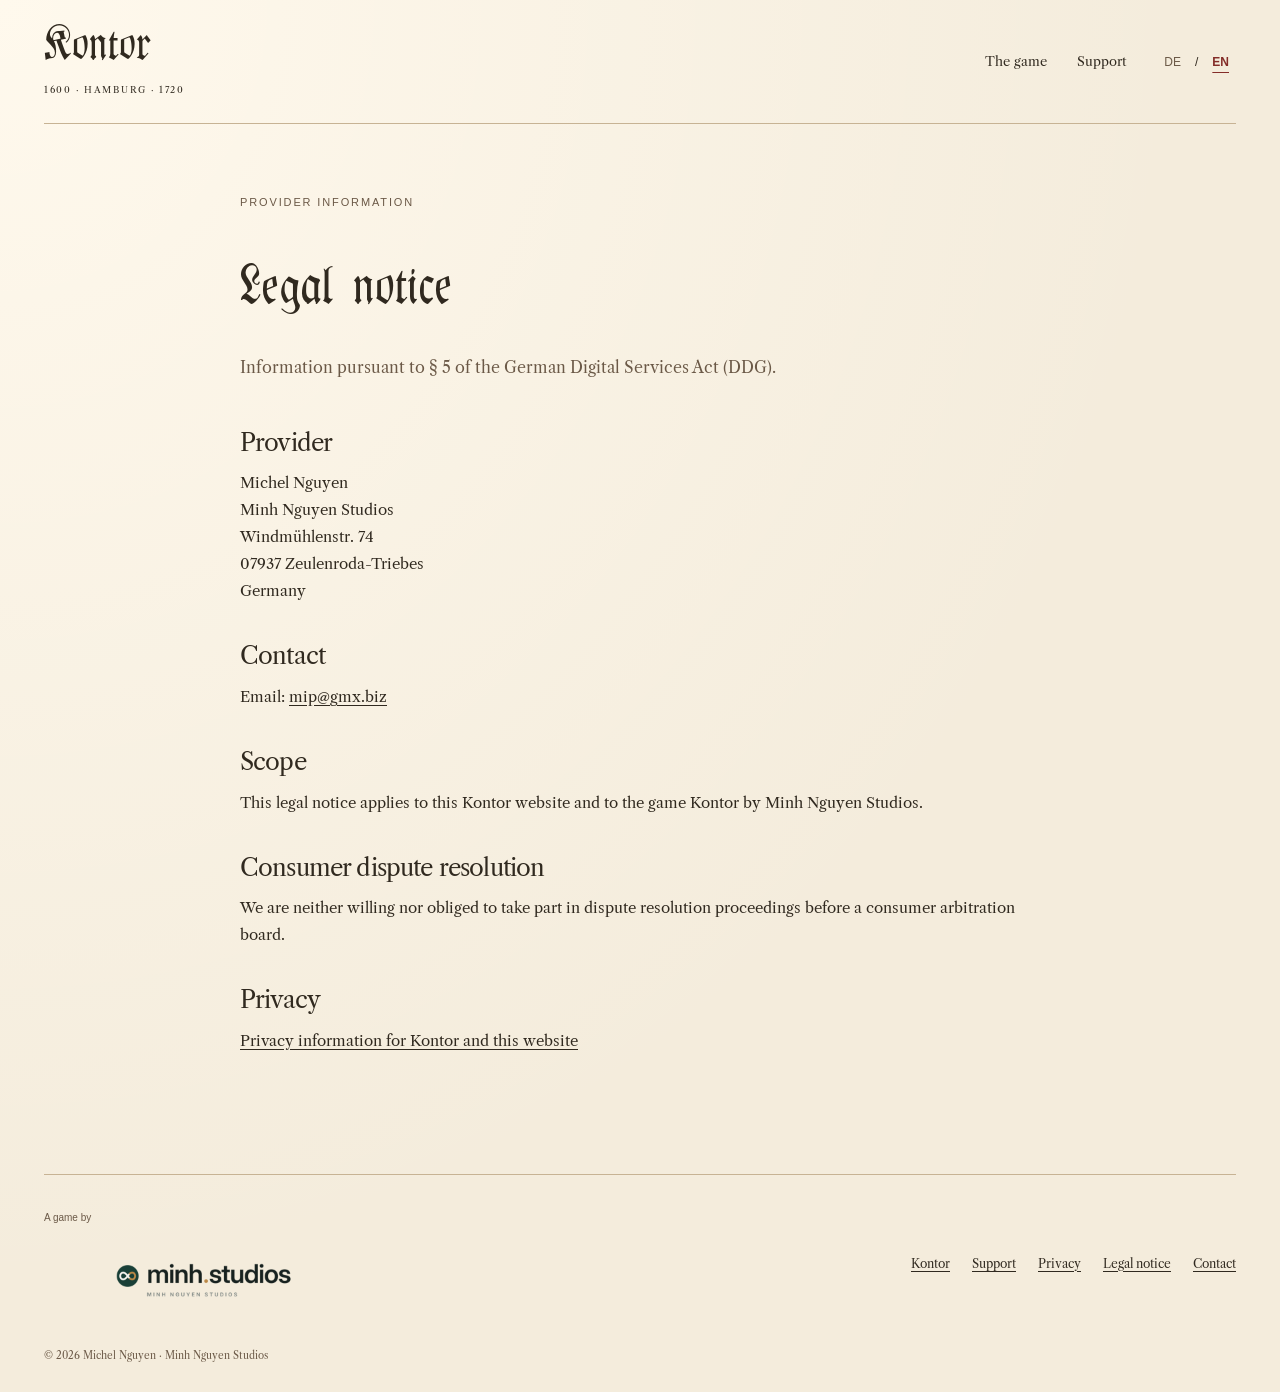
==== imprint.html @ 53658a90 "Ergänze Impressum und echte deutsche und englische Gameplay-Previews" ====
<!doctype html>
<html lang="de"><head><meta charset="utf-8"><meta name="viewport" content="width=device-width, initial-scale=1">
<title>Impressum · Kontor</title><meta name="description" content="Anbieterkennzeichnung und Kontakt für die Kontor-Website.">
<meta name="theme-color" content="#f4ecdc"><link rel="canonical" href="https://pinkysworld.github.io/Kontor/imprint.html">
<meta property="og:title" content="Kontor – Assekuradeur"><meta property="og:description" content="Hamburg, 1600. Dein Siegel. Dein Risiko."><meta property="og:type" content="website"><meta property="og:image" content="https://pinkysworld.github.io/Kontor/assets/kontor-illustration.png">
<link rel="icon" href="assets/seal.svg" type="image/svg+xml"><link rel="stylesheet" href="style.css"><script src="lang.js"></script></head><body>
<a class="skip" href="#main"><span data-lang="de" lang="de">Zum Inhalt</span><span data-lang="en" lang="en">Skip to content</span></a>
<header class="site-header wrap"><a class="wordmark" href="./" aria-label="Kontor">Kontor<span class="brand-sub">1600 · HAMBURG · 1720</span></a>
<nav aria-label="Hauptnavigation" data-nav-label><a href="./#spiel"><span data-lang="de" lang="de">Das Spiel</span><span data-lang="en" lang="en">The game</span></a><a href="support.html">Support</a><div class="languages" role="group" aria-label="Language"><button type="button" data-set-lang="de" aria-pressed="true">DE</button><span aria-hidden="true">/</span><button type="button" data-set-lang="en" aria-pressed="false">EN</button></div></nav></header><main id="main" class="document wrap"><p class="eyebrow"><span data-lang="de" lang="de">Anbieterkennzeichnung</span><span data-lang="en" lang="en">Provider information</span></p><h1><span data-lang="de" lang="de">Impressum</span><span data-lang="en" lang="en">Legal notice</span></h1><p><span data-lang="de" lang="de">Angaben gemäß § 5 Digitale-Dienste-Gesetz (DDG).</span><span data-lang="en" lang="en">Information pursuant to § 5 of the German Digital Services Act (DDG).</span></p>
<section><h2><span data-lang="de" lang="de">Anbieter</span><span data-lang="en" lang="en">Provider</span></h2><p>Michel Nguyen<br>Minh Nguyen Studios<br>Windmühlenstr. 74<br>07937 Zeulenroda-Triebes<br><span data-lang="de" lang="de">Deutschland</span><span data-lang="en" lang="en">Germany</span></p></section>
<section><h2><span data-lang="de" lang="de">Kontakt</span><span data-lang="en" lang="en">Contact</span></h2><p><span data-lang="de" lang="de">E-Mail:</span><span data-lang="en" lang="en">Email:</span> <a href="mailto:mip@gmx.biz">mip@gmx.biz</a></p></section>
<section><h2><span data-lang="de" lang="de">Geltungsbereich</span><span data-lang="en" lang="en">Scope</span></h2><p><span data-lang="de" lang="de">Dieses Impressum gilt für diese Kontor-Website und das Spiel Kontor von Minh Nguyen Studios.</span><span data-lang="en" lang="en">This legal notice applies to this Kontor website and to the game Kontor by Minh Nguyen Studios.</span></p></section>
<section><h2><span data-lang="de" lang="de">Verbraucherstreitbeilegung</span><span data-lang="en" lang="en">Consumer dispute resolution</span></h2><p><span data-lang="de" lang="de">Wir sind nicht bereit oder verpflichtet, an Streitbeilegungsverfahren vor einer Verbraucherschlichtungsstelle teilzunehmen.</span><span data-lang="en" lang="en">We are neither willing nor obliged to take part in dispute resolution proceedings before a consumer arbitration board.</span></p></section>
<section><h2><span data-lang="de" lang="de">Datenschutz</span><span data-lang="en" lang="en">Privacy</span></h2><p><a href="privacy.html"><span data-lang="de" lang="de">Datenschutzhinweise für Kontor und diese Website</span><span data-lang="en" lang="en">Privacy information for Kontor and this website</span></a></p></section></main><footer class="site-footer wrap"><a class="studio" href="https://minh.systems/"><span data-lang="de" lang="de">Ein Spiel von</span><span data-lang="en" lang="en">A game by</span><img src="assets/minh_studios.png" alt="minh.studios – Minh Nguyen Studios" width="240" height="60" loading="lazy"></a><div class="footer-links"><a href="./">Kontor</a><a href="support.html">Support</a><a href="privacy.html"><span data-lang="de" lang="de">Datenschutz</span><span data-lang="en" lang="en">Privacy</span></a><a href="imprint.html"><span data-lang="de" lang="de">Impressum</span><span data-lang="en" lang="en">Legal notice</span></a><a href="mailto:mip@gmx.biz"><span data-lang="de" lang="de">Kontakt</span><span data-lang="en" lang="en">Contact</span></a></div><p>© 2026 Michel Nguyen · Minh Nguyen Studios</p></footer></body></html>
---- style.css ----
@font-face{font-family:Caslon;src:url('assets/fonts/LibreCaslonText-Regular.ttf') format('truetype');font-style:normal;font-weight:400;font-display:swap}@font-face{font-family:Caslon;src:url('assets/fonts/LibreCaslonText-Bold.ttf') format('truetype');font-style:normal;font-weight:700;font-display:swap}@font-face{font-family:Kontor;src:url('assets/fonts/Fraktur-yfrak.otf') format('opentype');font-display:swap}
:root{--paper:#f4ecdc;--ink:#30291f;--muted:#6b5947;--copper:#9a6c42;--line:#c7b394;--red:#842d29;--blue:#2d4c5a}*{box-sizing:border-box}html{scroll-behavior:smooth;scroll-padding-top:1.5rem}body{margin:0;background:var(--paper);color:var(--ink);font:16px/1.8 Caslon,Georgia,serif;background-image:radial-gradient(ellipse at top left,#fff9ed 0,transparent 65%)}[data-lang="en"]{display:none}html[lang="en"] [data-lang="de"]{display:none}html[lang="en"] [data-lang="en"]{display:revert}a{color:inherit;text-underline-offset:.22em}button{font:inherit}a,button{-webkit-tap-highlight-color:transparent}a:focus-visible,button:focus-visible{outline:3px solid var(--blue);outline-offset:5px}img{max-width:100%;height:auto;display:block}.wrap{width:min(1240px,calc(100% - 88px));margin-inline:auto}.site-header{display:flex;justify-content:space-between;align-items:center;gap:30px;padding:25px 0;border-bottom:1px solid var(--line)}.wordmark{font:49px/1 Kontor,Georgia,serif;text-decoration:none}.brand-sub{display:block;font:9px/1.8 Caslon,Georgia,serif;letter-spacing:.19em;margin-top:8px}.site-header nav{display:flex;align-items:center;gap:30px;font-size:13px}.site-header nav>a{text-decoration:none}.site-header nav>a:hover,.text-link:hover{color:var(--red)}.languages{display:flex;align-items:center;gap:7px;font:12px/1.5 Arial,sans-serif}.languages button{cursor:pointer;border:0;background:none;color:var(--muted);min-height:44px;padding:7px}.languages button[aria-pressed="true"]{font-weight:700;color:var(--red);text-decoration:underline;text-underline-offset:6px}.hero{display:grid;grid-template-columns:.8fr 1.2fr;align-items:center;gap:52px;padding-top:64px;padding-bottom:61px}.eyebrow{font:11px/1.6 Arial,sans-serif;text-transform:uppercase;letter-spacing:.17em;color:var(--muted);margin:0 0 20px}.hero h1{font-size:clamp(38px,4.3vw,61px);line-height:1.18;font-weight:400;letter-spacing:-.045em;margin:0 0 26px}.hero-copy>p:not(.eyebrow):not(.availability){max-width:420px;font-size:16px;line-height:1.85}.button{display:inline-flex;align-items:center;gap:24px;margin-top:18px;background:var(--red);color:#fff6e6;padding:13px 23px;text-decoration:none;font-size:13px;box-shadow:0 3px 0 #60221e}.button:hover{background:#65201d}.button span:last-child{font-size:20px;line-height:1}.availability{font:11px/1.7 Arial,sans-serif;color:var(--muted);margin-top:19px}.hero-art{margin:0;position:relative}.hero-art img{aspect-ratio:1232/706;object-fit:cover;box-shadow:0 12px 25px #49351d21;border:1px solid #af8e60}.hero-art figcaption{font:9px/1.6 Arial,sans-serif;color:var(--muted);text-align:right;margin-top:10px;letter-spacing:.03em}.folio{display:flex;justify-content:space-between;gap:20px;border-block:1px solid var(--line);padding:12px 0;color:var(--muted);font:10px/1.6 Arial,sans-serif;letter-spacing:.13em;text-transform:uppercase}.section{padding-block:82px}.intro>h2,.intro>p{max-width:750px;margin-inline:auto;text-align:center}h2{font-size:35px;line-height:1.4;font-weight:400;letter-spacing:-.035em;margin:0 0 23px}.intro>p:not(.eyebrow){max-width:700px;color:var(--muted)}.features{display:grid;grid-template-columns:repeat(3,1fr);gap:44px;margin-top:60px}.features article{border-top:1px solid var(--line);padding-top:24px}.number{font-size:21px;color:var(--copper)}h3{font-size:18px;line-height:1.5;margin:15px 0 12px}.features p{font-size:14px;color:var(--muted);line-height:1.9;margin:0}.gallery-section{background:#e7dfce;border-block:1px solid #d6c5a9}.section-heading{display:flex;align-items:end;justify-content:space-between;gap:30px;margin-bottom:30px}.section-heading h2{margin-bottom:0}.small-note{font:11px/1.8 Arial,sans-serif;color:var(--muted);text-align:right}.gallery{display:grid;grid-template-columns:1fr 1fr;gap:32px}.gallery figure{margin:0}.gallery figure:first-child{grid-column:1/-1;width:83%;margin-inline:auto}.gallery img{border:1px solid #bca07c;box-shadow:0 7px 19px #49351d15;transition:transform .2s}.gallery a{display:block}.gallery a:hover img{transform:translateY(-3px)}.gallery figcaption{font-size:12px;color:var(--muted);margin-top:11px}.closing{text-align:center;max-width:760px}.closing h2{font-size:36px}.closing>p:not(.eyebrow):not(.platform){color:var(--muted)}.seal{display:grid;place-items:center;width:61px;height:61px;background:var(--red);border-radius:50%;color:var(--paper);font:38px/1 Kontor,Georgia,serif;margin:0 auto 25px;border:4px double #b15a49;box-shadow:2px 3px 0 #65201d}.platform{font-size:25px;margin:30px 0 0}.text-link{font-size:14px}.fiction{font-size:11px;margin:40px auto 0;max-width:540px}.site-footer{border-top:1px solid var(--line);display:flex;align-items:center;justify-content:space-between;gap:30px;flex-wrap:wrap;padding:35px 0 27px}.studio{font:10px/1.5 Arial,sans-serif;color:var(--muted);text-decoration:none}.studio img{width:320px;max-width:100%;margin-top:12px}.footer-links{display:flex;gap:22px;font-size:12px}.site-footer>p{font-size:10px;color:var(--muted);width:100%;margin:0}.document{max-width:800px;padding-block:70px 85px}.document h1{font:57px/1.25 Kontor,Georgia,serif;margin:0 0 26px}.document>p{color:var(--muted);margin-bottom:44px}.document section{margin:35px 0}.document h2{font-size:24px;margin-bottom:10px}.document section p{font-size:15px;margin-top:0}.contact{margin-top:55px;padding:28px;border:1px solid var(--line);background:#ede1cc}.contact p{margin:0}.contact .eyebrow{margin-bottom:12px}.skip{position:absolute;left:10px;top:-100px;padding:8px;background:var(--ink);color:var(--paper);z-index:10}.skip:focus{top:10px}
@media(min-width:1450px){.hero{gap:65px}.hero-art{margin-right:-10px}}@media(max-width:1000px){.wrap{width:calc(100% - 48px)}.hero{gap:28px;grid-template-columns:.9fr 1.1fr}.hero h1{font-size:42px}.hero-copy>p:not(.eyebrow):not(.availability){font-size:14px}.features{gap:24px}.section{padding-block:60px}.hero-art img{aspect-ratio:1.25;object-position:60% center}.hero-art figcaption{font-size:8px}}@media(max-width:700px){.wrap{width:calc(100% - 36px)}.site-header{padding-block:20px;gap:15px}.wordmark{font-size:40px}.brand-sub{font-size:7px}.site-header nav{gap:13px;font-size:11px}.languages{gap:1px;font-size:10px}.languages button{padding:4px}.hero{grid-template-columns:1fr;padding-top:40px;padding-bottom:34px;gap:33px}.hero h1{font-size:49px;max-width:100%;letter-spacing:-.045em}.hero-copy>p:not(.eyebrow):not(.availability){font-size:15px;max-width:500px}.hero-art img{aspect-ratio:1232/706}.hero-art figcaption{font-size:9px}.folio{font-size:8px;letter-spacing:.06em}.folio span:first-child,.folio span:last-child{max-width:78px}.folio span:nth-child(2){text-align:center}.section{padding-block:48px}h2,.closing h2{font-size:29px}.features{grid-template-columns:1fr;gap:28px;margin-top:35px}.features article{padding-top:16px}.features h3{margin-top:7px}.features p{font-size:14px}.section-heading{display:block}.small-note{text-align:left}.gallery{grid-template-columns:1fr;gap:26px}.gallery figure:first-child{width:100%}.gallery figcaption{font-size:11px}.closing{max-width:calc(100% - 36px)}.site-footer{gap:22px}.footer-links{gap:17px;flex-wrap:wrap}.site-footer>p{font-size:9px}.document{padding-block:45px 55px}.document h1{font-size:46px}.document h2{font-size:22px}.document section p{font-size:14px}.document a{overflow-wrap:anywhere}}@media(prefers-reduced-motion:reduce){html{scroll-behavior:auto}.gallery img{transition:none}}

/* Gameplay proof appears directly after the hero, with localized full-size links. */
.hero-actions{display:flex;align-items:center;gap:22px;flex-wrap:wrap;margin-top:26px}.hero-actions .button{margin-top:0}.gameplay-link{font-size:13px;font-weight:700;color:var(--red);text-decoration-thickness:1px;min-height:44px;display:inline-flex;align-items:center;gap:9px}.hero-copy>.eyebrow{max-width:440px;line-height:1.9;letter-spacing:.12em}.gameplay-story{grid-template-columns:repeat(3,minmax(0,1fr));gap:27px}.gameplay-story figure:first-child{grid-column:auto;width:auto;margin:0}.gameplay-story figcaption{margin-top:22px}.step-number{display:block;margin:0 0 8px;font-size:10px;color:var(--red)}.gameplay-story h3{font-size:20px;line-height:1.45;color:var(--ink);margin:0 0 10px}.gameplay-story figcaption p{font-size:13px;line-height:1.85;margin:0;color:var(--muted)}.gallery-section .section-heading h2{max-width:650px;font-size:32px}.gallery-section .small-note{flex-shrink:0;font-size:10px}.gallery-section:focus{outline:none}
@media(max-width:1000px){.gameplay-story{gap:19px}.gameplay-story h3{font-size:18px}.gallery-section .section-heading{align-items:start}.gallery-section .small-note{max-width:220px}.gallery-section .section-heading h2{font-size:28px}}
@media(max-width:700px){.hero-actions{gap:12px 22px;margin-top:22px}.gameplay-story{grid-template-columns:1fr;gap:32px}.gameplay-story figcaption{margin-top:17px}.gameplay-story h3{font-size:23px}.gameplay-story figcaption p{font-size:14px}.gallery-section .small-note{max-width:none;margin-bottom:0}.gallery-section .section-heading h2{font-size:29px}.hero-copy>.eyebrow{font-size:10px;max-width:340px}}

.preview-section .section-heading h2{margin-bottom:0}.preview-layout{display:grid;grid-template-columns:minmax(0,2fr) minmax(0,1fr);gap:36px;align-items:center}.preview-layout video{display:block;width:100%;height:auto;aspect-ratio:8/5;background:#211b15;border:1px solid #bca07c;box-shadow:0 7px 19px #49351d15}.preview-summary h3{font-size:23px;line-height:1.45;margin-top:0}.preview-summary p{font-size:14px;line-height:1.9;color:var(--muted)}
@media(max-width:1000px){.preview-layout{gap:25px}.preview-summary h3{font-size:20px}.preview-summary p{font-size:13px}}
@media(max-width:700px){.preview-layout{grid-template-columns:1fr;gap:22px}.preview-summary h3{font-size:23px}.preview-summary p{font-size:14px}.preview-section .section-heading{margin-bottom:24px}}
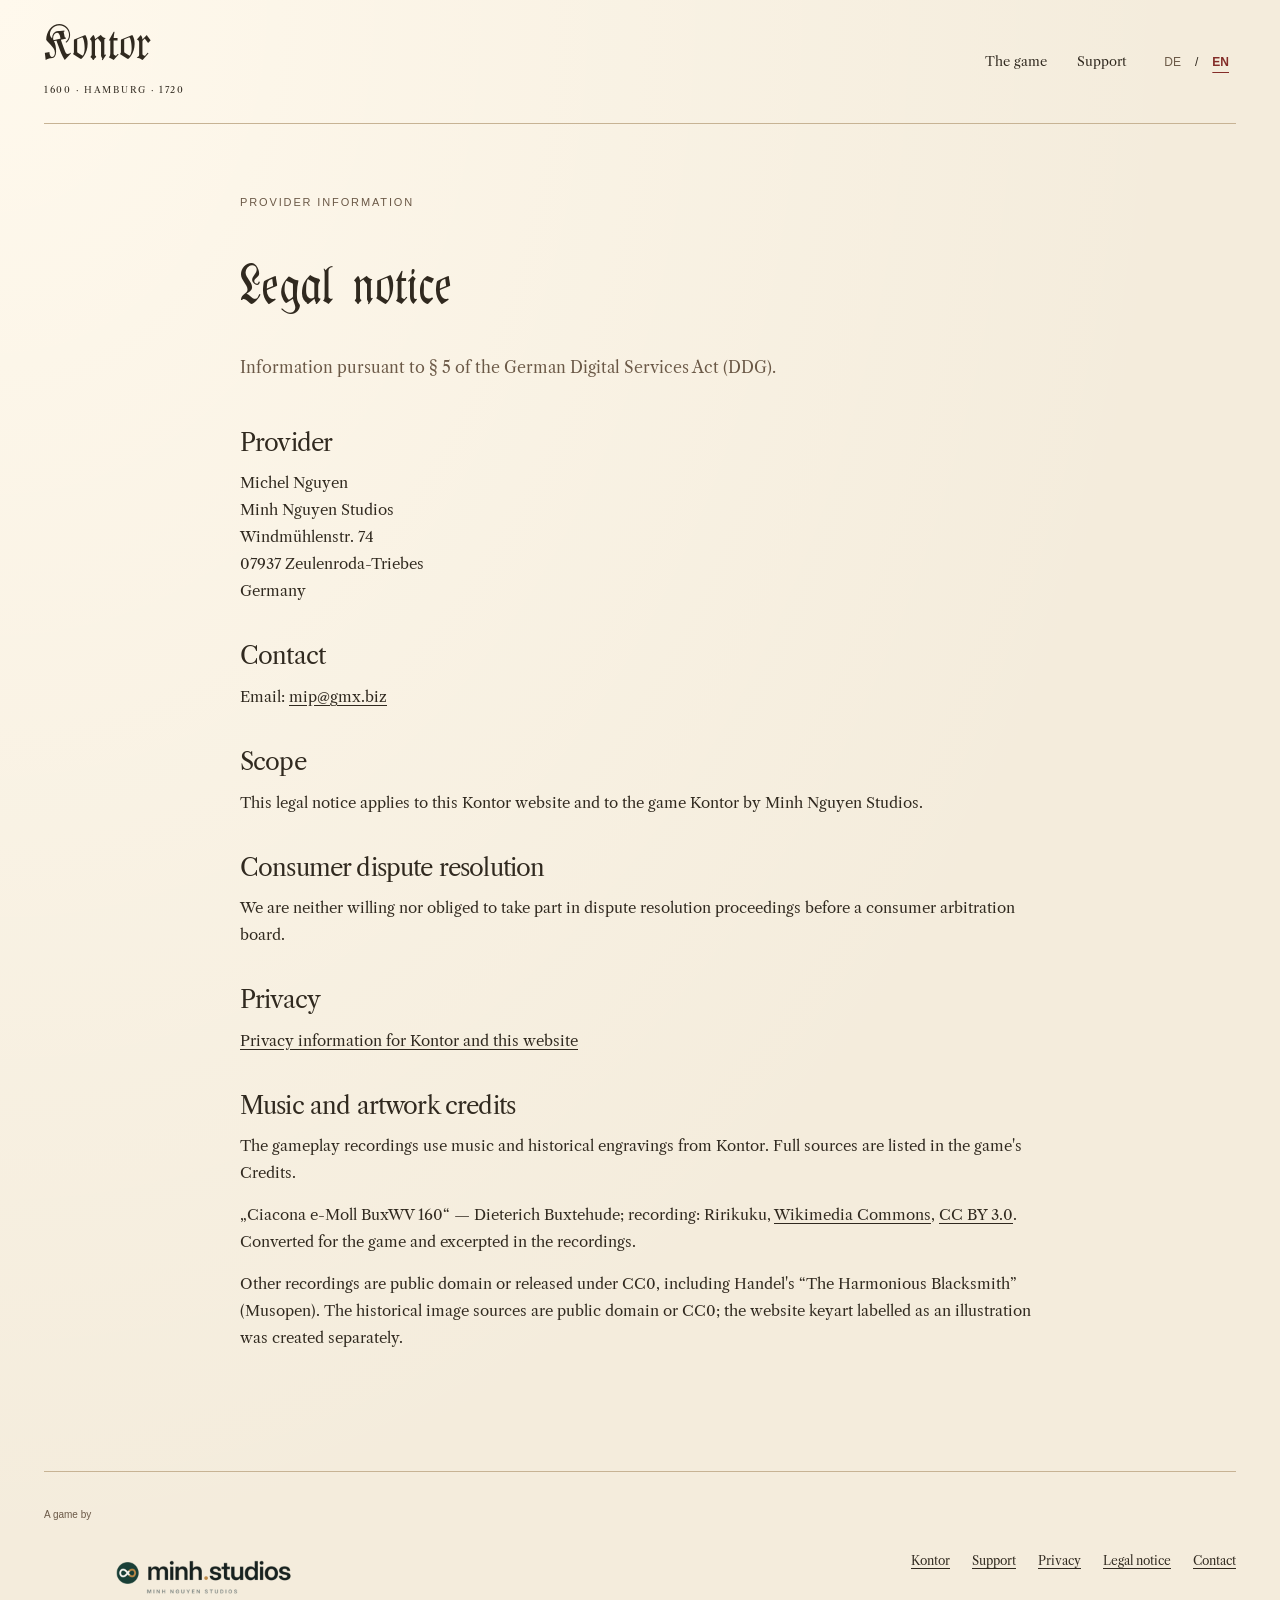
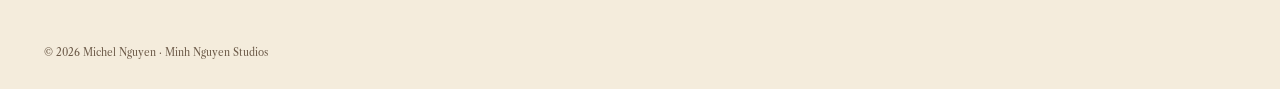
==== commit fb2671ae: "Ergänze Musiknachweise direkt bei den Gameplay-Vorschauen" ====
--- a/imprint.html
+++ b/imprint.html
@@ -11,4 +11,4 @@
 <section><h2><span data-lang="de" lang="de">Kontakt</span><span data-lang="en" lang="en">Contact</span></h2><p><span data-lang="de" lang="de">E-Mail:</span><span data-lang="en" lang="en">Email:</span> <a href="mailto:mip@gmx.biz">mip@gmx.biz</a></p></section>
 <section><h2><span data-lang="de" lang="de">Geltungsbereich</span><span data-lang="en" lang="en">Scope</span></h2><p><span data-lang="de" lang="de">Dieses Impressum gilt für diese Kontor-Website und das Spiel Kontor von Minh Nguyen Studios.</span><span data-lang="en" lang="en">This legal notice applies to this Kontor website and to the game Kontor by Minh Nguyen Studios.</span></p></section>
 <section><h2><span data-lang="de" lang="de">Verbraucherstreitbeilegung</span><span data-lang="en" lang="en">Consumer dispute resolution</span></h2><p><span data-lang="de" lang="de">Wir sind nicht bereit oder verpflichtet, an Streitbeilegungsverfahren vor einer Verbraucherschlichtungsstelle teilzunehmen.</span><span data-lang="en" lang="en">We are neither willing nor obliged to take part in dispute resolution proceedings before a consumer arbitration board.</span></p></section>
-<section><h2><span data-lang="de" lang="de">Datenschutz</span><span data-lang="en" lang="en">Privacy</span></h2><p><a href="privacy.html"><span data-lang="de" lang="de">Datenschutzhinweise für Kontor und diese Website</span><span data-lang="en" lang="en">Privacy information for Kontor and this website</span></a></p></section></main><footer class="site-footer wrap"><a class="studio" href="https://minh.systems/"><span data-lang="de" lang="de">Ein Spiel von</span><span data-lang="en" lang="en">A game by</span><img src="assets/minh_studios.png" alt="minh.studios – Minh Nguyen Studios" width="240" height="60" loading="lazy"></a><div class="footer-links"><a href="./">Kontor</a><a href="support.html">Support</a><a href="privacy.html"><span data-lang="de" lang="de">Datenschutz</span><span data-lang="en" lang="en">Privacy</span></a><a href="imprint.html"><span data-lang="de" lang="de">Impressum</span><span data-lang="en" lang="en">Legal notice</span></a><a href="mailto:mip@gmx.biz"><span data-lang="de" lang="de">Kontakt</span><span data-lang="en" lang="en">Contact</span></a></div><p>© 2026 Michel Nguyen · Minh Nguyen Studios</p></footer></body></html>+<section><h2><span data-lang="de" lang="de">Datenschutz</span><span data-lang="en" lang="en">Privacy</span></h2><p><a href="privacy.html"><span data-lang="de" lang="de">Datenschutzhinweise für Kontor und diese Website</span><span data-lang="en" lang="en">Privacy information for Kontor and this website</span></a></p></section><section><h2><span data-lang="de" lang="de">Musik und Bildquellen</span><span data-lang="en" lang="en">Music and artwork credits</span></h2><p><span data-lang="de" lang="de">Die Spielaufnahmen verwenden Musik und historische Stiche aus Kontor. Vollständige Quellen stehen im Spiel unter „Mitwirkende / Credits“.</span><span data-lang="en" lang="en">The gameplay recordings use music and historical engravings from Kontor. Full sources are listed in the game's Credits.</span></p><p>„Ciacona e-Moll BuxWV 160“ — Dieterich Buxtehude; <span data-lang="de" lang="de">Aufnahme</span><span data-lang="en" lang="en">recording</span>: Ririkuku, <a href="https://commons.wikimedia.org/wiki/File:BuxWV160.ogg">Wikimedia Commons</a>, <a href="https://creativecommons.org/licenses/by/3.0/">CC BY 3.0</a>. <span data-lang="de" lang="de">Für das Spiel konvertiert und in den Aufnahmen gekürzt.</span><span data-lang="en" lang="en">Converted for the game and excerpted in the recordings.</span></p><p><span data-lang="de" lang="de">Weitere Aufnahmen sind gemeinfrei oder unter CC0 freigegeben, darunter Händels „The Harmonious Blacksmith“ (Musopen). Die historischen Bildquellen sind gemeinfrei oder CC0; die als Illustration gekennzeichnete Website-Keyart wurde gesondert erstellt.</span><span data-lang="en" lang="en">Other recordings are public domain or released under CC0, including Handel's “The Harmonious Blacksmith” (Musopen). The historical image sources are public domain or CC0; the website keyart labelled as an illustration was created separately.</span></p></section></main><footer class="site-footer wrap"><a class="studio" href="https://minh.systems/"><span data-lang="de" lang="de">Ein Spiel von</span><span data-lang="en" lang="en">A game by</span><img src="assets/minh_studios.png" alt="minh.studios – Minh Nguyen Studios" width="240" height="60" loading="lazy"></a><div class="footer-links"><a href="./">Kontor</a><a href="support.html">Support</a><a href="privacy.html"><span data-lang="de" lang="de">Datenschutz</span><span data-lang="en" lang="en">Privacy</span></a><a href="imprint.html"><span data-lang="de" lang="de">Impressum</span><span data-lang="en" lang="en">Legal notice</span></a><a href="mailto:mip@gmx.biz"><span data-lang="de" lang="de">Kontakt</span><span data-lang="en" lang="en">Contact</span></a></div><p>© 2026 Michel Nguyen · Minh Nguyen Studios</p></footer></body></html>
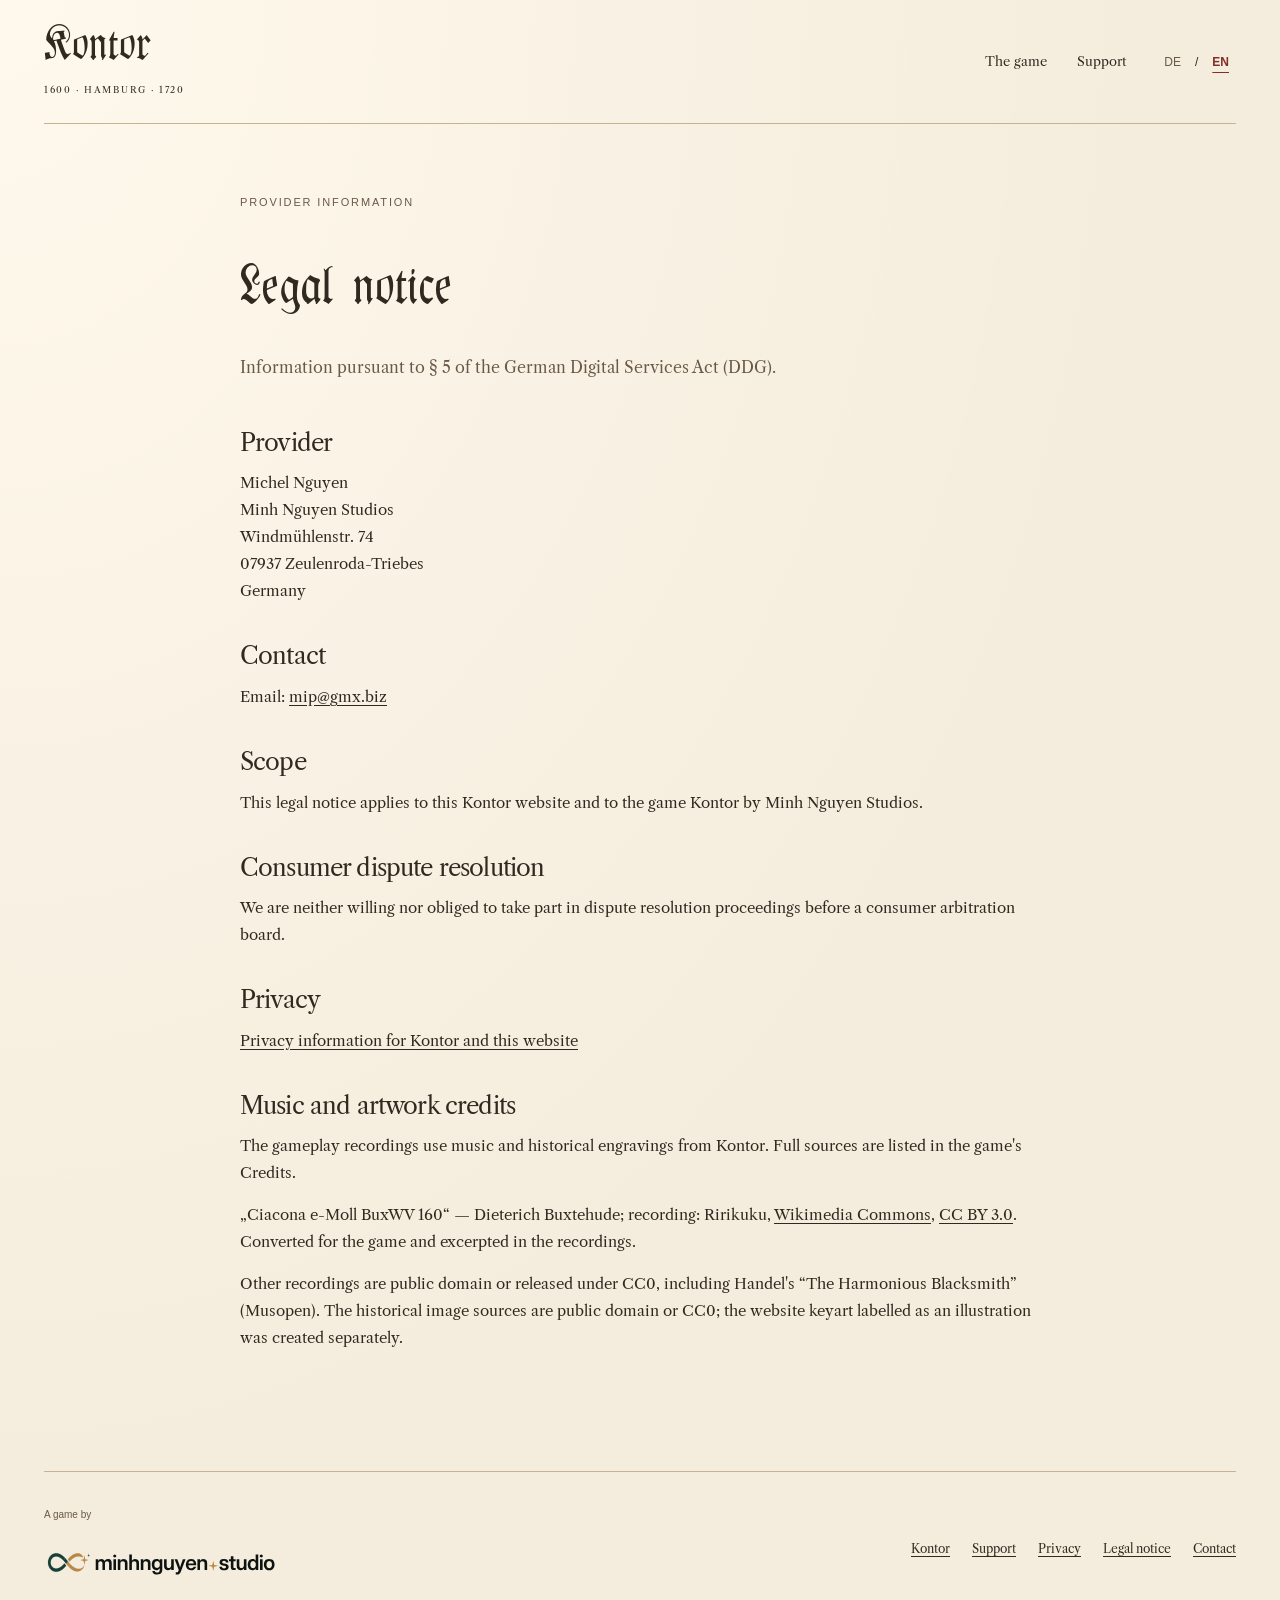
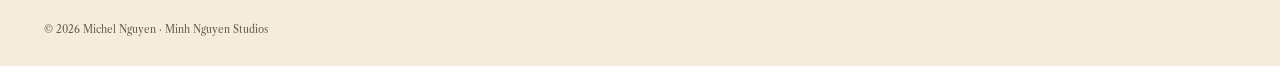
==== commit 4862b42a: "Canonical-Links auf minh.systems, WebP-Bilder, Seitentitel, ?lang=en mit hreflang, robots.txt und Si" ====
--- a/imprint.html
+++ b/imprint.html
@@ -1,8 +1,8 @@
 <!doctype html>
 <html lang="de"><head><meta charset="utf-8"><meta name="viewport" content="width=device-width, initial-scale=1">
 <title>Impressum · Kontor</title><meta name="description" content="Anbieterkennzeichnung und Kontakt für die Kontor-Website.">
-<meta name="theme-color" content="#f4ecdc"><link rel="canonical" href="https://pinkysworld.github.io/Kontor/imprint.html">
-<meta property="og:title" content="Kontor – Assekuradeur"><meta property="og:description" content="Hamburg, 1600. Dein Siegel. Dein Risiko."><meta property="og:type" content="website"><meta property="og:image" content="https://pinkysworld.github.io/Kontor/assets/kontor-illustration.png">
+<meta name="theme-color" content="#f4ecdc"><link rel="canonical" href="https://minh.systems/Kontor/imprint.html">
+<meta property="og:title" content="Kontor – Assekuradeur"><meta property="og:description" content="Hamburg, 1600. Dein Siegel. Dein Risiko."><meta property="og:type" content="website"><meta property="og:image" content="https://minh.systems/Kontor/assets/kontor-illustration.png">
 <link rel="icon" href="assets/seal.svg" type="image/svg+xml"><link rel="stylesheet" href="style.css"><script src="lang.js"></script></head><body>
 <a class="skip" href="#main"><span data-lang="de" lang="de">Zum Inhalt</span><span data-lang="en" lang="en">Skip to content</span></a>
 <header class="site-header wrap"><a class="wordmark" href="./" aria-label="Kontor">Kontor<span class="brand-sub">1600 · HAMBURG · 1720</span></a>
@@ -11,4 +11,4 @@
 <section><h2><span data-lang="de" lang="de">Kontakt</span><span data-lang="en" lang="en">Contact</span></h2><p><span data-lang="de" lang="de">E-Mail:</span><span data-lang="en" lang="en">Email:</span> <a href="mailto:mip@gmx.biz">mip@gmx.biz</a></p></section>
 <section><h2><span data-lang="de" lang="de">Geltungsbereich</span><span data-lang="en" lang="en">Scope</span></h2><p><span data-lang="de" lang="de">Dieses Impressum gilt für diese Kontor-Website und das Spiel Kontor von Minh Nguyen Studios.</span><span data-lang="en" lang="en">This legal notice applies to this Kontor website and to the game Kontor by Minh Nguyen Studios.</span></p></section>
 <section><h2><span data-lang="de" lang="de">Verbraucherstreitbeilegung</span><span data-lang="en" lang="en">Consumer dispute resolution</span></h2><p><span data-lang="de" lang="de">Wir sind nicht bereit oder verpflichtet, an Streitbeilegungsverfahren vor einer Verbraucherschlichtungsstelle teilzunehmen.</span><span data-lang="en" lang="en">We are neither willing nor obliged to take part in dispute resolution proceedings before a consumer arbitration board.</span></p></section>
-<section><h2><span data-lang="de" lang="de">Datenschutz</span><span data-lang="en" lang="en">Privacy</span></h2><p><a href="privacy.html"><span data-lang="de" lang="de">Datenschutzhinweise für Kontor und diese Website</span><span data-lang="en" lang="en">Privacy information for Kontor and this website</span></a></p></section><section><h2><span data-lang="de" lang="de">Musik und Bildquellen</span><span data-lang="en" lang="en">Music and artwork credits</span></h2><p><span data-lang="de" lang="de">Die Spielaufnahmen verwenden Musik und historische Stiche aus Kontor. Vollständige Quellen stehen im Spiel unter „Mitwirkende / Credits“.</span><span data-lang="en" lang="en">The gameplay recordings use music and historical engravings from Kontor. Full sources are listed in the game's Credits.</span></p><p>„Ciacona e-Moll BuxWV 160“ — Dieterich Buxtehude; <span data-lang="de" lang="de">Aufnahme</span><span data-lang="en" lang="en">recording</span>: Ririkuku, <a href="https://commons.wikimedia.org/wiki/File:BuxWV160.ogg">Wikimedia Commons</a>, <a href="https://creativecommons.org/licenses/by/3.0/">CC BY 3.0</a>. <span data-lang="de" lang="de">Für das Spiel konvertiert und in den Aufnahmen gekürzt.</span><span data-lang="en" lang="en">Converted for the game and excerpted in the recordings.</span></p><p><span data-lang="de" lang="de">Weitere Aufnahmen sind gemeinfrei oder unter CC0 freigegeben, darunter Händels „The Harmonious Blacksmith“ (Musopen). Die historischen Bildquellen sind gemeinfrei oder CC0; die als Illustration gekennzeichnete Website-Keyart wurde gesondert erstellt.</span><span data-lang="en" lang="en">Other recordings are public domain or released under CC0, including Handel's “The Harmonious Blacksmith” (Musopen). The historical image sources are public domain or CC0; the website keyart labelled as an illustration was created separately.</span></p></section></main><footer class="site-footer wrap"><a class="studio" href="https://minh.systems/"><span data-lang="de" lang="de">Ein Spiel von</span><span data-lang="en" lang="en">A game by</span><img src="assets/minh_studios.png" alt="minh.studios – Minh Nguyen Studios" width="240" height="60" loading="lazy"></a><div class="footer-links"><a href="./">Kontor</a><a href="support.html">Support</a><a href="privacy.html"><span data-lang="de" lang="de">Datenschutz</span><span data-lang="en" lang="en">Privacy</span></a><a href="imprint.html"><span data-lang="de" lang="de">Impressum</span><span data-lang="en" lang="en">Legal notice</span></a><a href="mailto:mip@gmx.biz"><span data-lang="de" lang="de">Kontakt</span><span data-lang="en" lang="en">Contact</span></a></div><p>© 2026 Michel Nguyen · Minh Nguyen Studios</p></footer></body></html>+<section><h2><span data-lang="de" lang="de">Datenschutz</span><span data-lang="en" lang="en">Privacy</span></h2><p><a href="privacy.html"><span data-lang="de" lang="de">Datenschutzhinweise für Kontor und diese Website</span><span data-lang="en" lang="en">Privacy information for Kontor and this website</span></a></p></section><section><h2><span data-lang="de" lang="de">Musik und Bildquellen</span><span data-lang="en" lang="en">Music and artwork credits</span></h2><p><span data-lang="de" lang="de">Die Spielaufnahmen verwenden Musik und historische Stiche aus Kontor. Vollständige Quellen stehen im Spiel unter „Mitwirkende / Credits“.</span><span data-lang="en" lang="en">The gameplay recordings use music and historical engravings from Kontor. Full sources are listed in the game's Credits.</span></p><p>„Ciacona e-Moll BuxWV 160“ — Dieterich Buxtehude; <span data-lang="de" lang="de">Aufnahme</span><span data-lang="en" lang="en">recording</span>: Ririkuku, <a href="https://commons.wikimedia.org/wiki/File:BuxWV160.ogg">Wikimedia Commons</a>, <a href="https://creativecommons.org/licenses/by/3.0/">CC BY 3.0</a>. <span data-lang="de" lang="de">Für das Spiel konvertiert und in den Aufnahmen gekürzt.</span><span data-lang="en" lang="en">Converted for the game and excerpted in the recordings.</span></p><p><span data-lang="de" lang="de">Weitere Aufnahmen sind gemeinfrei oder unter CC0 freigegeben, darunter Händels „The Harmonious Blacksmith“ (Musopen). Die historischen Bildquellen sind gemeinfrei oder CC0; die als Illustration gekennzeichnete Website-Keyart wurde gesondert erstellt.</span><span data-lang="en" lang="en">Other recordings are public domain or released under CC0, including Handel's “The Harmonious Blacksmith” (Musopen). The historical image sources are public domain or CC0; the website keyart labelled as an illustration was created separately.</span></p></section></main><footer class="site-footer wrap"><a class="studio" href="https://minh.systems/"><span data-lang="de" lang="de">Ein Spiel von</span><span data-lang="en" lang="en">A game by</span><img src="assets/minhnguyen-studio.svg" alt="Minh Nguyen Studios" width="240" height="56" loading="lazy"></a><div class="footer-links"><a href="./">Kontor</a><a href="support.html">Support</a><a href="privacy.html"><span data-lang="de" lang="de">Datenschutz</span><span data-lang="en" lang="en">Privacy</span></a><a href="imprint.html"><span data-lang="de" lang="de">Impressum</span><span data-lang="en" lang="en">Legal notice</span></a><a href="mailto:mip@gmx.biz"><span data-lang="de" lang="de">Kontakt</span><span data-lang="en" lang="en">Contact</span></a></div><p>© 2026 Michel Nguyen · Minh Nguyen Studios</p></footer></body></html>
--- a/style.css
+++ b/style.css
@@ -1,5 +1,5 @@
 @font-face{font-family:Caslon;src:url('assets/fonts/LibreCaslonText-Regular.ttf') format('truetype');font-style:normal;font-weight:400;font-display:swap}@font-face{font-family:Caslon;src:url('assets/fonts/LibreCaslonText-Bold.ttf') format('truetype');font-style:normal;font-weight:700;font-display:swap}@font-face{font-family:Kontor;src:url('assets/fonts/Fraktur-yfrak.otf') format('opentype');font-display:swap}
-:root{--paper:#f4ecdc;--ink:#30291f;--muted:#6b5947;--copper:#9a6c42;--line:#c7b394;--red:#842d29;--blue:#2d4c5a}*{box-sizing:border-box}html{scroll-behavior:smooth;scroll-padding-top:1.5rem}body{margin:0;background:var(--paper);color:var(--ink);font:16px/1.8 Caslon,Georgia,serif;background-image:radial-gradient(ellipse at top left,#fff9ed 0,transparent 65%)}[data-lang="en"]{display:none}html[lang="en"] [data-lang="de"]{display:none}html[lang="en"] [data-lang="en"]{display:revert}a{color:inherit;text-underline-offset:.22em}button{font:inherit}a,button{-webkit-tap-highlight-color:transparent}a:focus-visible,button:focus-visible{outline:3px solid var(--blue);outline-offset:5px}img{max-width:100%;height:auto;display:block}.wrap{width:min(1240px,calc(100% - 88px));margin-inline:auto}.site-header{display:flex;justify-content:space-between;align-items:center;gap:30px;padding:25px 0;border-bottom:1px solid var(--line)}.wordmark{font:49px/1 Kontor,Georgia,serif;text-decoration:none}.brand-sub{display:block;font:9px/1.8 Caslon,Georgia,serif;letter-spacing:.19em;margin-top:8px}.site-header nav{display:flex;align-items:center;gap:30px;font-size:13px}.site-header nav>a{text-decoration:none}.site-header nav>a:hover,.text-link:hover{color:var(--red)}.languages{display:flex;align-items:center;gap:7px;font:12px/1.5 Arial,sans-serif}.languages button{cursor:pointer;border:0;background:none;color:var(--muted);min-height:44px;padding:7px}.languages button[aria-pressed="true"]{font-weight:700;color:var(--red);text-decoration:underline;text-underline-offset:6px}.hero{display:grid;grid-template-columns:.8fr 1.2fr;align-items:center;gap:52px;padding-top:64px;padding-bottom:61px}.eyebrow{font:11px/1.6 Arial,sans-serif;text-transform:uppercase;letter-spacing:.17em;color:var(--muted);margin:0 0 20px}.hero h1{font-size:clamp(38px,4.3vw,61px);line-height:1.18;font-weight:400;letter-spacing:-.045em;margin:0 0 26px}.hero-copy>p:not(.eyebrow):not(.availability){max-width:420px;font-size:16px;line-height:1.85}.button{display:inline-flex;align-items:center;gap:24px;margin-top:18px;background:var(--red);color:#fff6e6;padding:13px 23px;text-decoration:none;font-size:13px;box-shadow:0 3px 0 #60221e}.button:hover{background:#65201d}.button span:last-child{font-size:20px;line-height:1}.availability{font:11px/1.7 Arial,sans-serif;color:var(--muted);margin-top:19px}.hero-art{margin:0;position:relative}.hero-art img{aspect-ratio:1232/706;object-fit:cover;box-shadow:0 12px 25px #49351d21;border:1px solid #af8e60}.hero-art figcaption{font:9px/1.6 Arial,sans-serif;color:var(--muted);text-align:right;margin-top:10px;letter-spacing:.03em}.folio{display:flex;justify-content:space-between;gap:20px;border-block:1px solid var(--line);padding:12px 0;color:var(--muted);font:10px/1.6 Arial,sans-serif;letter-spacing:.13em;text-transform:uppercase}.section{padding-block:82px}.intro>h2,.intro>p{max-width:750px;margin-inline:auto;text-align:center}h2{font-size:35px;line-height:1.4;font-weight:400;letter-spacing:-.035em;margin:0 0 23px}.intro>p:not(.eyebrow){max-width:700px;color:var(--muted)}.features{display:grid;grid-template-columns:repeat(3,1fr);gap:44px;margin-top:60px}.features article{border-top:1px solid var(--line);padding-top:24px}.number{font-size:21px;color:var(--copper)}h3{font-size:18px;line-height:1.5;margin:15px 0 12px}.features p{font-size:14px;color:var(--muted);line-height:1.9;margin:0}.gallery-section{background:#e7dfce;border-block:1px solid #d6c5a9}.section-heading{display:flex;align-items:end;justify-content:space-between;gap:30px;margin-bottom:30px}.section-heading h2{margin-bottom:0}.small-note{font:11px/1.8 Arial,sans-serif;color:var(--muted);text-align:right}.gallery{display:grid;grid-template-columns:1fr 1fr;gap:32px}.gallery figure{margin:0}.gallery figure:first-child{grid-column:1/-1;width:83%;margin-inline:auto}.gallery img{border:1px solid #bca07c;box-shadow:0 7px 19px #49351d15;transition:transform .2s}.gallery a{display:block}.gallery a:hover img{transform:translateY(-3px)}.gallery figcaption{font-size:12px;color:var(--muted);margin-top:11px}.closing{text-align:center;max-width:760px}.closing h2{font-size:36px}.closing>p:not(.eyebrow):not(.platform){color:var(--muted)}.seal{display:grid;place-items:center;width:61px;height:61px;background:var(--red);border-radius:50%;color:var(--paper);font:38px/1 Kontor,Georgia,serif;margin:0 auto 25px;border:4px double #b15a49;box-shadow:2px 3px 0 #65201d}.platform{font-size:25px;margin:30px 0 0}.text-link{font-size:14px}.fiction{font-size:11px;margin:40px auto 0;max-width:540px}.site-footer{border-top:1px solid var(--line);display:flex;align-items:center;justify-content:space-between;gap:30px;flex-wrap:wrap;padding:35px 0 27px}.studio{font:10px/1.5 Arial,sans-serif;color:var(--muted);text-decoration:none}.studio img{width:320px;max-width:100%;margin-top:12px}.footer-links{display:flex;gap:22px;font-size:12px}.site-footer>p{font-size:10px;color:var(--muted);width:100%;margin:0}.document{max-width:800px;padding-block:70px 85px}.document h1{font:57px/1.25 Kontor,Georgia,serif;margin:0 0 26px}.document>p{color:var(--muted);margin-bottom:44px}.document section{margin:35px 0}.document h2{font-size:24px;margin-bottom:10px}.document section p{font-size:15px;margin-top:0}.contact{margin-top:55px;padding:28px;border:1px solid var(--line);background:#ede1cc}.contact p{margin:0}.contact .eyebrow{margin-bottom:12px}.skip{position:absolute;left:10px;top:-100px;padding:8px;background:var(--ink);color:var(--paper);z-index:10}.skip:focus{top:10px}
+:root{--paper:#f4ecdc;--ink:#30291f;--muted:#6b5947;--copper:#9a6c42;--line:#c7b394;--red:#842d29;--blue:#2d4c5a}*{box-sizing:border-box}html{scroll-behavior:smooth;scroll-padding-top:1.5rem}body{margin:0;background:var(--paper);color:var(--ink);font:16px/1.8 Caslon,Georgia,serif;background-image:radial-gradient(ellipse at top left,#fff9ed 0,transparent 65%)}[data-lang="en"]{display:none}html[lang="en"] [data-lang="de"]{display:none}html[lang="en"] [data-lang="en"]{display:revert}a{color:inherit;text-underline-offset:.22em}button{font:inherit}a,button{-webkit-tap-highlight-color:transparent}a:focus-visible,button:focus-visible{outline:3px solid var(--blue);outline-offset:5px}img{max-width:100%;height:auto;display:block}.wrap{width:min(1240px,calc(100% - 88px));margin-inline:auto}.site-header{display:flex;justify-content:space-between;align-items:center;gap:30px;padding:25px 0;border-bottom:1px solid var(--line)}.wordmark{font:49px/1 Kontor,Georgia,serif;text-decoration:none}.brand-sub{display:block;font:9px/1.8 Caslon,Georgia,serif;letter-spacing:.19em;margin-top:8px}.site-header nav{display:flex;align-items:center;gap:30px;font-size:13px}.site-header nav>a{text-decoration:none}.site-header nav>a:hover,.text-link:hover{color:var(--red)}.languages{display:flex;align-items:center;gap:7px;font:12px/1.5 Arial,sans-serif}.languages button{cursor:pointer;border:0;background:none;color:var(--muted);min-height:44px;padding:7px}.languages button[aria-pressed="true"]{font-weight:700;color:var(--red);text-decoration:underline;text-underline-offset:6px}.hero{display:grid;grid-template-columns:.8fr 1.2fr;align-items:center;gap:52px;padding-top:64px;padding-bottom:61px}.eyebrow{font:11px/1.6 Arial,sans-serif;text-transform:uppercase;letter-spacing:.17em;color:var(--muted);margin:0 0 20px}.hero h1{font-size:clamp(38px,4.3vw,61px);line-height:1.18;font-weight:400;letter-spacing:-.045em;margin:0 0 26px}.hero-copy>p:not(.eyebrow):not(.availability){max-width:420px;font-size:16px;line-height:1.85}.button{display:inline-flex;align-items:center;gap:24px;margin-top:18px;background:var(--red);color:#fff6e6;padding:13px 23px;text-decoration:none;font-size:13px;box-shadow:0 3px 0 #60221e}.button:hover{background:#65201d}.button span:last-child{font-size:20px;line-height:1}.availability{font:11px/1.7 Arial,sans-serif;color:var(--muted);margin-top:19px}.hero-art{margin:0;position:relative}.hero-art img{aspect-ratio:1232/706;object-fit:cover;box-shadow:0 12px 25px #49351d21;border:1px solid #af8e60}.hero-art figcaption{font:9px/1.6 Arial,sans-serif;color:var(--muted);text-align:right;margin-top:10px;letter-spacing:.03em}.folio{display:flex;justify-content:space-between;gap:20px;border-block:1px solid var(--line);padding:12px 0;color:var(--muted);font:10px/1.6 Arial,sans-serif;letter-spacing:.13em;text-transform:uppercase}.section{padding-block:82px}.intro>h2,.intro>p{max-width:750px;margin-inline:auto;text-align:center}h2{font-size:35px;line-height:1.4;font-weight:400;letter-spacing:-.035em;margin:0 0 23px}.intro>p:not(.eyebrow){max-width:700px;color:var(--muted)}.features{display:grid;grid-template-columns:repeat(3,1fr);gap:44px;margin-top:60px}.features article{border-top:1px solid var(--line);padding-top:24px}.number{font-size:21px;color:var(--copper)}h3{font-size:18px;line-height:1.5;margin:15px 0 12px}.features p{font-size:14px;color:var(--muted);line-height:1.9;margin:0}.gallery-section{background:#e7dfce;border-block:1px solid #d6c5a9}.section-heading{display:flex;align-items:end;justify-content:space-between;gap:30px;margin-bottom:30px}.section-heading h2{margin-bottom:0}.small-note{font:11px/1.8 Arial,sans-serif;color:var(--muted);text-align:right}.gallery{display:grid;grid-template-columns:1fr 1fr;gap:32px}.gallery figure{margin:0}.gallery figure:first-child{grid-column:1/-1;width:83%;margin-inline:auto}.gallery img{border:1px solid #bca07c;box-shadow:0 7px 19px #49351d15;transition:transform .2s}.gallery a{display:block}.gallery a:hover img{transform:translateY(-3px)}.gallery figcaption{font-size:12px;color:var(--muted);margin-top:11px}.closing{text-align:center;max-width:760px}.closing h2{font-size:36px}.closing>p:not(.eyebrow):not(.platform){color:var(--muted)}.seal{display:grid;place-items:center;width:61px;height:61px;background:var(--red);border-radius:50%;color:var(--paper);font:38px/1 Kontor,Georgia,serif;margin:0 auto 25px;border:4px double #b15a49;box-shadow:2px 3px 0 #65201d}.platform{font-size:25px;margin:30px 0 0}.text-link{font-size:14px}.fiction{font-size:11px;margin:40px auto 0;max-width:540px}.site-footer{border-top:1px solid var(--line);display:flex;align-items:center;justify-content:space-between;gap:30px;flex-wrap:wrap;padding:35px 0 27px}.studio{font:10px/1.5 Arial,sans-serif;color:var(--muted);text-decoration:none}.studio img{width:240px;max-width:100%;margin-top:12px}.footer-links{display:flex;gap:22px;font-size:12px}.site-footer>p{font-size:10px;color:var(--muted);width:100%;margin:0}.document{max-width:800px;padding-block:70px 85px}.document h1{font:57px/1.25 Kontor,Georgia,serif;margin:0 0 26px}.document>p{color:var(--muted);margin-bottom:44px}.document section{margin:35px 0}.document h2{font-size:24px;margin-bottom:10px}.document section p{font-size:15px;margin-top:0}.contact{margin-top:55px;padding:28px;border:1px solid var(--line);background:#ede1cc}.contact p{margin:0}.contact .eyebrow{margin-bottom:12px}.skip{position:absolute;left:10px;top:-100px;padding:8px;background:var(--ink);color:var(--paper);z-index:10}.skip:focus{top:10px}
 @media(min-width:1450px){.hero{gap:65px}.hero-art{margin-right:-10px}}@media(max-width:1000px){.wrap{width:calc(100% - 48px)}.hero{gap:28px;grid-template-columns:.9fr 1.1fr}.hero h1{font-size:42px}.hero-copy>p:not(.eyebrow):not(.availability){font-size:14px}.features{gap:24px}.section{padding-block:60px}.hero-art img{aspect-ratio:1.25;object-position:60% center}.hero-art figcaption{font-size:8px}}@media(max-width:700px){.wrap{width:calc(100% - 36px)}.site-header{padding-block:20px;gap:15px}.wordmark{font-size:40px}.brand-sub{font-size:7px}.site-header nav{gap:13px;font-size:11px}.languages{gap:1px;font-size:10px}.languages button{padding:4px}.hero{grid-template-columns:1fr;padding-top:40px;padding-bottom:34px;gap:33px}.hero h1{font-size:49px;max-width:100%;letter-spacing:-.045em}.hero-copy>p:not(.eyebrow):not(.availability){font-size:15px;max-width:500px}.hero-art img{aspect-ratio:1232/706}.hero-art figcaption{font-size:9px}.folio{font-size:8px;letter-spacing:.06em}.folio span:first-child,.folio span:last-child{max-width:78px}.folio span:nth-child(2){text-align:center}.section{padding-block:48px}h2,.closing h2{font-size:29px}.features{grid-template-columns:1fr;gap:28px;margin-top:35px}.features article{padding-top:16px}.features h3{margin-top:7px}.features p{font-size:14px}.section-heading{display:block}.small-note{text-align:left}.gallery{grid-template-columns:1fr;gap:26px}.gallery figure:first-child{width:100%}.gallery figcaption{font-size:11px}.closing{max-width:calc(100% - 36px)}.site-footer{gap:22px}.footer-links{gap:17px;flex-wrap:wrap}.site-footer>p{font-size:9px}.document{padding-block:45px 55px}.document h1{font-size:46px}.document h2{font-size:22px}.document section p{font-size:14px}.document a{overflow-wrap:anywhere}}@media(prefers-reduced-motion:reduce){html{scroll-behavior:auto}.gallery img{transition:none}}
 
 /* Gameplay proof appears directly after the hero, with localized full-size links. */
